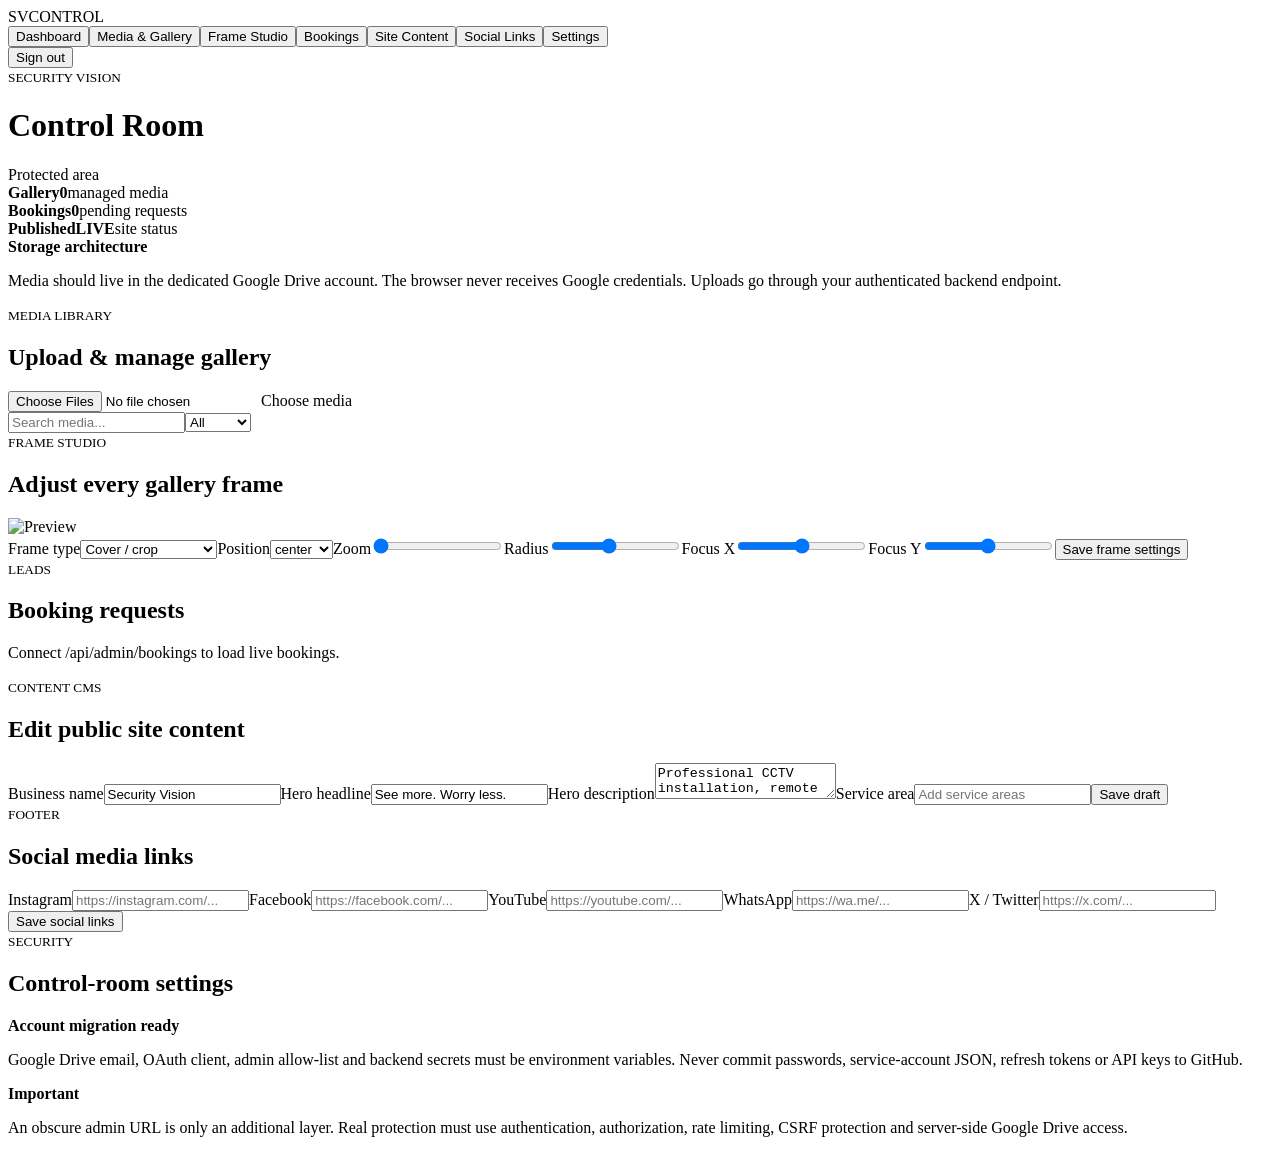
==== sv-control-7f3a9d/index.html @ 07d4d76f "feat: add private admin control room shell" ====
<!doctype html><html lang="en"><head><meta charset="utf-8"><meta name="viewport" content="width=device-width,initial-scale=1"><meta name="theme-color" content="#08111d"><link rel="manifest" href="manifest.json"><link rel="stylesheet" href="admin.css"><title>Security Vision Control Room</title></head><body><aside class="sidebar"><div class="logo">SV<span>CONTROL</span></div><nav><button class="active" data-tab="dashboard">Dashboard</button><button data-tab="media">Media & Gallery</button><button data-tab="frames">Frame Studio</button><button data-tab="bookings">Bookings</button><button data-tab="content">Site Content</button><button data-tab="social">Social Links</button><button data-tab="settings">Settings</button></nav><button id="logout" class="logout">Sign out</button></aside><main class="main"><header><div><small>SECURITY VISION</small><h1 id="pageTitle">Control Room</h1></div><span class="secure">Protected area</span></header><section id="dashboard" class="panel active"><div class="cards"><article><b>Gallery</b><strong id="mediaCount">0</strong><span>managed media</span></article><article><b>Bookings</b><strong id="bookingCount">0</strong><span>pending requests</span></article><article><b>Published</b><strong>LIVE</strong><span>site status</span></article></div><div class="notice"><b>Storage architecture</b><p>Media should live in the dedicated Google Drive account. The browser never receives Google credentials. Uploads go through your authenticated backend endpoint.</p></div></section><section id="media" class="panel"><div class="panel-head"><div><small>MEDIA LIBRARY</small><h2>Upload & manage gallery</h2></div><label class="upload"><input id="fileInput" type="file" accept="image/*,video/*" multiple>Choose media</label></div><div class="toolbar"><input id="mediaSearch" placeholder="Search media..."><select id="mediaFilter"><option value="all">All</option><option value="image">Images</option><option value="video">Videos</option></select></div><div id="mediaGrid" class="media-grid"></div></section><section id="frames" class="panel"><div class="panel-head"><div><small>FRAME STUDIO</small><h2>Adjust every gallery frame</h2></div></div><div class="studio"><div class="preview"><img id="framePreview" alt="Preview"></div><div class="controls"><label>Frame type<select id="frameType"><option value="cover">Cover / crop</option><option value="contain">Contain / full image</option><option value="portrait">Portrait 4:5</option><option value="landscape">Landscape 16:9</option><option value="square">Square 1:1</option><option value="story">Story 9:16</option><option value="wide">Ultra-wide</option><option value="custom">Custom</option></select></label><label>Position<select id="position"><option>center</option><option>top</option><option>bottom</option><option>left</option><option>right</option></select></label><label>Zoom<input id="zoom" type="range" min="1" max="2.5" step=".01" value="1"></label><label>Radius<input id="radius" type="range" min="0" max="40" value="18"></label><label>Focus X<input id="focusX" type="range" min="0" max="100" value="50"></label><label>Focus Y<input id="focusY" type="range" min="0" max="100" value="50"></label><button class="primary" id="saveFrame">Save frame settings</button></div></div></section><section id="bookings" class="panel"><div class="panel-head"><div><small>LEADS</small><h2>Booking requests</h2></div></div><div id="bookingList" class="list"><p class="empty">Connect /api/admin/bookings to load live bookings.</p></div></section><section id="content" class="panel"><div class="panel-head"><div><small>CONTENT CMS</small><h2>Edit public site content</h2></div></div><form id="contentForm" class="form"><label>Business name<input name="businessName" value="Security Vision"></label><label>Hero headline<input name="hero" value="See more. Worry less."></label><label>Hero description<textarea name="description">Professional CCTV installation, remote viewing, repair and maintenance.</textarea></label><label>Service area<input name="area" placeholder="Add service areas"></label><button class="primary">Save draft</button></form></section><section id="social" class="panel"><div class="panel-head"><div><small>FOOTER</small><h2>Social media links</h2></div></div><form id="socialForm" class="form"><label>Instagram<input name="instagram" placeholder="https://instagram.com/..."></label><label>Facebook<input name="facebook" placeholder="https://facebook.com/..."></label><label>YouTube<input name="youtube" placeholder="https://youtube.com/..."></label><label>WhatsApp<input name="whatsapp" placeholder="https://wa.me/..."></label><label>X / Twitter<input name="x" placeholder="https://x.com/..."></label><button class="primary">Save social links</button></form></section><section id="settings" class="panel"><div class="panel-head"><div><small>SECURITY</small><h2>Control-room settings</h2></div></div><div class="notice"><b>Account migration ready</b><p>Google Drive email, OAuth client, admin allow-list and backend secrets must be environment variables. Never commit passwords, service-account JSON, refresh tokens or API keys to GitHub.</p></div><div class="notice"><b>Important</b><p>An obscure admin URL is only an additional layer. Real protection must use authentication, authorization, rate limiting, CSRF protection and server-side Google Drive access.</p></div></section></main><script src="admin.js"></script></body></html>
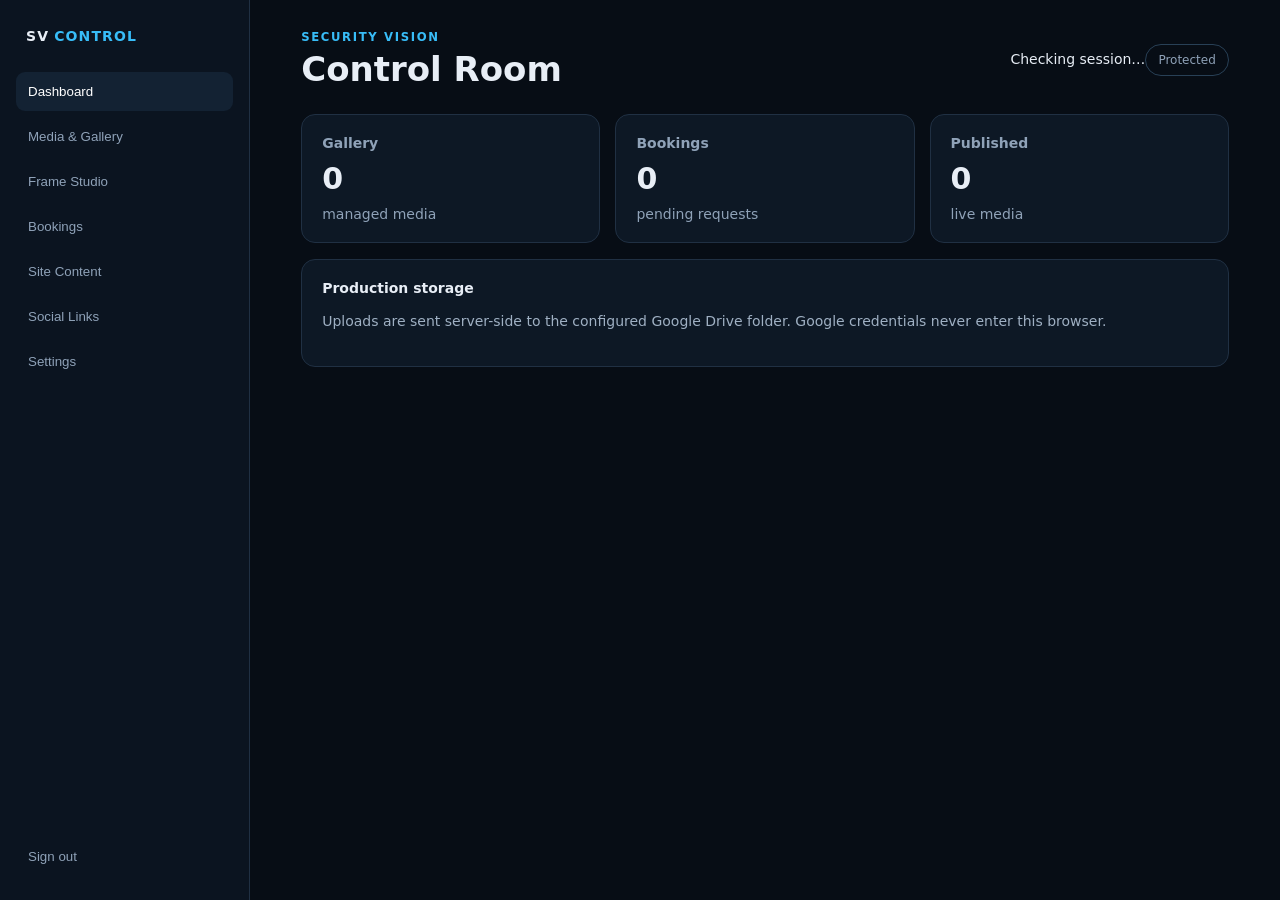
==== commit 125d58a0: "Complete admin control room UI and authentication shell" ====
--- a/sv-control-7f3a9d/index.html
+++ b/sv-control-7f3a9d/index.html
@@ -1 +1 @@
-<!doctype html><html lang="en"><head><meta charset="utf-8"><meta name="viewport" content="width=device-width,initial-scale=1"><meta name="theme-color" content="#08111d"><link rel="manifest" href="manifest.json"><link rel="stylesheet" href="admin.css"><title>Security Vision Control Room</title></head><body><aside class="sidebar"><div class="logo">SV<span>CONTROL</span></div><nav><button class="active" data-tab="dashboard">Dashboard</button><button data-tab="media">Media & Gallery</button><button data-tab="frames">Frame Studio</button><button data-tab="bookings">Bookings</button><button data-tab="content">Site Content</button><button data-tab="social">Social Links</button><button data-tab="settings">Settings</button></nav><button id="logout" class="logout">Sign out</button></aside><main class="main"><header><div><small>SECURITY VISION</small><h1 id="pageTitle">Control Room</h1></div><span class="secure">Protected area</span></header><section id="dashboard" class="panel active"><div class="cards"><article><b>Gallery</b><strong id="mediaCount">0</strong><span>managed media</span></article><article><b>Bookings</b><strong id="bookingCount">0</strong><span>pending requests</span></article><article><b>Published</b><strong>LIVE</strong><span>site status</span></article></div><div class="notice"><b>Storage architecture</b><p>Media should live in the dedicated Google Drive account. The browser never receives Google credentials. Uploads go through your authenticated backend endpoint.</p></div></section><section id="media" class="panel"><div class="panel-head"><div><small>MEDIA LIBRARY</small><h2>Upload & manage gallery</h2></div><label class="upload"><input id="fileInput" type="file" accept="image/*,video/*" multiple>Choose media</label></div><div class="toolbar"><input id="mediaSearch" placeholder="Search media..."><select id="mediaFilter"><option value="all">All</option><option value="image">Images</option><option value="video">Videos</option></select></div><div id="mediaGrid" class="media-grid"></div></section><section id="frames" class="panel"><div class="panel-head"><div><small>FRAME STUDIO</small><h2>Adjust every gallery frame</h2></div></div><div class="studio"><div class="preview"><img id="framePreview" alt="Preview"></div><div class="controls"><label>Frame type<select id="frameType"><option value="cover">Cover / crop</option><option value="contain">Contain / full image</option><option value="portrait">Portrait 4:5</option><option value="landscape">Landscape 16:9</option><option value="square">Square 1:1</option><option value="story">Story 9:16</option><option value="wide">Ultra-wide</option><option value="custom">Custom</option></select></label><label>Position<select id="position"><option>center</option><option>top</option><option>bottom</option><option>left</option><option>right</option></select></label><label>Zoom<input id="zoom" type="range" min="1" max="2.5" step=".01" value="1"></label><label>Radius<input id="radius" type="range" min="0" max="40" value="18"></label><label>Focus X<input id="focusX" type="range" min="0" max="100" value="50"></label><label>Focus Y<input id="focusY" type="range" min="0" max="100" value="50"></label><button class="primary" id="saveFrame">Save frame settings</button></div></div></section><section id="bookings" class="panel"><div class="panel-head"><div><small>LEADS</small><h2>Booking requests</h2></div></div><div id="bookingList" class="list"><p class="empty">Connect /api/admin/bookings to load live bookings.</p></div></section><section id="content" class="panel"><div class="panel-head"><div><small>CONTENT CMS</small><h2>Edit public site content</h2></div></div><form id="contentForm" class="form"><label>Business name<input name="businessName" value="Security Vision"></label><label>Hero headline<input name="hero" value="See more. Worry less."></label><label>Hero description<textarea name="description">Professional CCTV installation, remote viewing, repair and maintenance.</textarea></label><label>Service area<input name="area" placeholder="Add service areas"></label><button class="primary">Save draft</button></form></section><section id="social" class="panel"><div class="panel-head"><div><small>FOOTER</small><h2>Social media links</h2></div></div><form id="socialForm" class="form"><label>Instagram<input name="instagram" placeholder="https://instagram.com/..."></label><label>Facebook<input name="facebook" placeholder="https://facebook.com/..."></label><label>YouTube<input name="youtube" placeholder="https://youtube.com/..."></label><label>WhatsApp<input name="whatsapp" placeholder="https://wa.me/..."></label><label>X / Twitter<input name="x" placeholder="https://x.com/..."></label><button class="primary">Save social links</button></form></section><section id="settings" class="panel"><div class="panel-head"><div><small>SECURITY</small><h2>Control-room settings</h2></div></div><div class="notice"><b>Account migration ready</b><p>Google Drive email, OAuth client, admin allow-list and backend secrets must be environment variables. Never commit passwords, service-account JSON, refresh tokens or API keys to GitHub.</p></div><div class="notice"><b>Important</b><p>An obscure admin URL is only an additional layer. Real protection must use authentication, authorization, rate limiting, CSRF protection and server-side Google Drive access.</p></div></section></main><script src="admin.js"></script></body></html>+<!doctype html><html lang="en"><head><meta charset="utf-8"><meta name="viewport" content="width=device-width,initial-scale=1"><meta name="theme-color" content="#08111d"><link rel="manifest" href="manifest.json"><link rel="stylesheet" href="admin.css"><title>Security Vision Control Room</title></head><body><div id="loginGate" class="login-gate" hidden><div class="login-card"><div class="logo">SV<span>CONTROL</span></div><h1>Private Control Room</h1><p>Sign in with the authorized Google account to manage media, bookings, frames and site content.</p><a class="primary" href="/api/admin/auth/google">Continue with Google</a></div></div><aside class="sidebar"><div class="logo">SV<span>CONTROL</span></div><nav><button class="active" data-tab="dashboard">Dashboard</button><button data-tab="media">Media & Gallery</button><button data-tab="frames">Frame Studio</button><button data-tab="bookings">Bookings</button><button data-tab="content">Site Content</button><button data-tab="social">Social Links</button><button data-tab="settings">Settings</button></nav><button id="logout" class="logout">Sign out</button></aside><main class="main"><header><div><small>SECURITY VISION</small><h1 id="pageTitle">Control Room</h1></div><div class="header-status"><span id="adminEmail">Checking session…</span><span class="secure">Protected</span></div></header><section id="dashboard" class="panel active"><div class="cards"><article><b>Gallery</b><strong id="mediaCount">0</strong><span>managed media</span></article><article><b>Bookings</b><strong id="bookingCount">0</strong><span>pending requests</span></article><article><b>Published</b><strong id="publishedCount">0</strong><span>live media</span></article></div><div class="notice"><b>Production storage</b><p>Uploads are sent server-side to the configured Google Drive folder. Google credentials never enter this browser.</p></div></section><section id="media" class="panel"><div class="panel-head"><div><small>MEDIA LIBRARY</small><h2>Upload & manage gallery</h2></div><label class="upload"><input id="fileInput" type="file" accept="image/*,video/*" multiple>Choose media</label></div><div class="toolbar"><input id="mediaSearch" placeholder="Search media…"><select id="mediaFilter"><option value="all">All</option><option value="image">Images</option><option value="video">Videos</option><option value="published">Published</option><option value="draft">Drafts</option></select></div><div id="mediaGrid" class="media-grid"></div></section><section id="frames" class="panel"><div class="panel-head"><div><small>FRAME STUDIO</small><h2>Adjust every gallery frame</h2></div></div><div class="studio"><div class="preview"><img id="framePreview" alt="Frame preview"></div><div class="controls"><label>Frame type<select id="frameType"><option value="cover">Cover / crop</option><option value="contain">Contain / full image</option><option value="portrait">Portrait 4:5</option><option value="landscape">Landscape 16:9</option><option value="square">Square 1:1</option><option value="story">Story 9:16</option><option value="wide">Ultra-wide 21:9</option><option value="3x2">Landscape 3:2</option><option value="4x3">Landscape 4:3</option><option value="custom">Custom 4:3</option></select></label><label>Position<select id="position"><option>center</option><option>top</option><option>bottom</option><option>left</option><option>right</option></select></label><label>Zoom <output id="zoomOut">1.00×</output><input id="zoom" type="range" min="1" max="2.5" step=".01" value="1"></label><label>Radius <output id="radiusOut">18px</output><input id="radius" type="range" min="0" max="40" value="18"></label><label>Focus X <output id="focusXOut">50%</output><input id="focusX" type="range" min="0" max="100" value="50"></label><label>Focus Y <output id="focusYOut">50%</output><input id="focusY" type="range" min="0" max="100" value="50"></label><button class="primary" id="saveFrame">Save frame settings</button><small id="frameMsg"></small></div></div></section><section id="bookings" class="panel"><div class="panel-head"><div><small>LEADS</small><h2>Booking requests</h2></div><button class="secondary" id="refreshBookings">Refresh</button></div><div id="bookingList" class="list"><p class="empty">Loading…</p></div></section><section id="content" class="panel"><div class="panel-head"><div><small>CONTENT CMS</small><h2>Edit public site content</h2></div></div><form id="contentForm" class="form"><label>Business name<input name="businessName" value="Security Vision"></label><label>Hero headline<input name="hero" value="See more. Worry less."></label><label>Hero description<textarea name="description">Professional CCTV installation, remote viewing, repair and maintenance.</textarea></label><label>Service area<input name="area" placeholder="Add service areas"></label><button class="primary">Save draft</button><small id="contentMsg"></small></form></section><section id="social" class="panel"><div class="panel-head"><div><small>FOOTER</small><h2>Social media links</h2></div></div><form id="socialForm" class="form"><label>Instagram<input name="instagram" placeholder="https://instagram.com/..."></label><label>Facebook<input name="facebook" placeholder="https://facebook.com/..."></label><label>YouTube<input name="youtube" placeholder="https://youtube.com/..."></label><label>WhatsApp<input name="whatsapp" placeholder="https://wa.me/..."></label><label>X / Twitter<input name="x" placeholder="https://x.com/..."></label><button class="primary">Save social links</button><small id="socialMsg"></small></form></section><section id="settings" class="panel"><div class="panel-head"><div><small>SECURITY & MIGRATION</small><h2>Control-room settings</h2></div></div><div class="notice"><b>Account migration safe</b><p>Google account, OAuth client, Drive folder and admin allow-list are deployment environment values. Moving the repository to another GitHub account does not require changing application ownership in source code.</p></div><div class="notice"><b>Security model</b><p>Admin URL obscurity is only a secondary layer. Google OAuth, allow-list authorization, HttpOnly secure sessions, server-side Drive access, validation and rate limits are required for production.</p></div></section></main><script src="admin.js"></script></body></html>
--- a/sv-control-7f3a9d/admin.css
+++ b/sv-control-7f3a9d/admin.css
@@ -0,0 +1 @@
+*{box-sizing:border-box}body{margin:0;background:#070d15;color:#e8eef6;font:14px Inter,system-ui,sans-serif;display:flex;min-height:100vh}.sidebar{width:250px;background:#0b1420;border-right:1px solid #203043;padding:24px 16px;display:flex;flex-direction:column}.logo{font-weight:900;letter-spacing:.08em;margin:4px 10px 28px}.logo span{color:#38bdf8;margin-left:5px}.sidebar nav{display:grid;gap:6px}.sidebar button{border:0;background:transparent;color:#8fa2b8;text-align:left;padding:12px;border-radius:9px;cursor:pointer}.sidebar button:hover,.sidebar button.active{background:#132233;color:#fff}.logout{margin-top:auto}.main{flex:1;padding:28px 4vw;max-width:1500px}header{display:flex;justify-content:space-between;align-items:center;margin-bottom:25px}header small,.panel-head small{color:#38bdf8;font-weight:800;letter-spacing:.14em}h1,h2{margin:5px 0 0}h1{font-size:34px}h2{font-size:28px}.secure{border:1px solid #284056;border-radius:99px;padding:8px 12px;color:#8fa2b8;font-size:12px}.panel{display:none}.panel.active{display:block}.cards{display:grid;grid-template-columns:repeat(3,1fr);gap:15px}.cards article,.notice,.form,.studio{background:#0d1825;border:1px solid #203043;border-radius:14px;padding:20px}.cards b,.cards span{display:block;color:#8fa2b8}.cards strong{display:block;font-size:30px;margin:10px 0}.notice{margin-top:16px}.notice p{color:#9fb0c3;line-height:1.6}.panel-head{display:flex;justify-content:space-between;align-items:end;margin-bottom:20px}.upload,.primary{background:#38bdf8;color:#061018;border:0;border-radius:9px;padding:12px 16px;font-weight:800;cursor:pointer}.upload input{display:none}.toolbar{display:flex;gap:10px;margin-bottom:16px}.toolbar input,.toolbar select,.form input,.form textarea,.controls select,.controls input{width:100%;background:#08111b;border:1px solid #294055;color:#e8eef6;border-radius:8px;padding:11px}.media-grid{display:grid;grid-template-columns:repeat(auto-fill,minmax(190px,1fr));gap:14px}.media-item{background:#0d1825;border:1px solid #203043;border-radius:12px;overflow:hidden}.media-item img{width:100%;height:150px;object-fit:cover;display:block}.media-item div{padding:12px}.studio{display:grid;grid-template-columns:1.3fr .7fr;gap:20px}.preview{min-height:500px;background:#050a10;border-radius:12px;display:grid;place-items:center;overflow:hidden}.preview img{max-width:90%;max-height:460px;object-fit:cover;transform-origin:center}.controls{display:grid;align-content:start;gap:13px}.controls label,.form label{display:grid;gap:6px;color:#9fb0c3;font-weight:700;font-size:12px}.list .empty{color:#8fa2b8}.form{display:grid;gap:14px;max-width:800px}.form textarea{min-height:100px;resize:vertical}@media(max-width:800px){body{display:block}.sidebar{width:100%;position:sticky;top:0;z-index:5;padding:12px}.sidebar nav{display:flex;overflow:auto}.sidebar nav button{white-space:nowrap}.logout{display:none}.main{padding:20px 16px}.cards{grid-template-columns:1fr}.studio{grid-template-columns:1fr}.preview{min-height:300px}.panel-head{align-items:start;gap:12px;flex-direction:column}}
